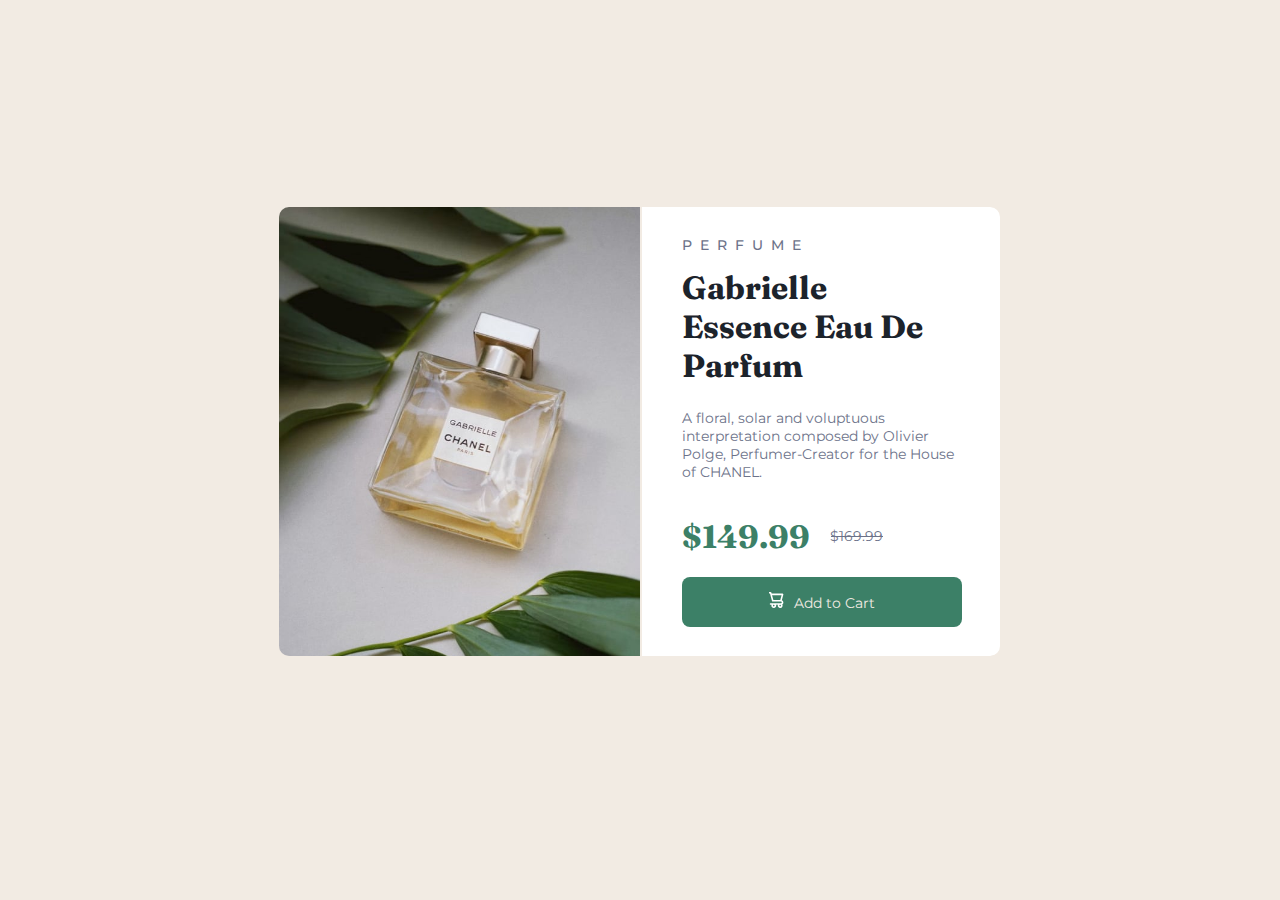
==== index.html @ 44c72ed9 "Add files via upload" ====
<!DOCTYPE html>
<html lang="en">
<head>
    <meta charset="UTF-8">
    <meta http-equiv="X-UA-Compatible" content="IE=edge">
    <meta name="viewport" content="width=device-width, initial-scale=1.0">
    <title>Document</title>
    <link rel='stylesheet' type="text/css" href="style.css">
</head>
<body>
    <div class="container">
        <div class="content">
            <div class="image">
                <!-- <img src="/green-product-preview-card-component-main/images/image-product-desktop.jpg" alt=""> -->
            </div>
            <div class="info-box">
                <p class="product-title">PERFUME</p>
                <H1 class="heading">Gabrielle Essence Eau De Parfum</H1>
                <p class="product-info">A floral, solar and voluptuous interpretation composed by Olivier Polge, 
                    Perfumer-Creator for the House of CHANEL.</p>
                <div class="pricing">
                    <h1 class="discounted-price">$149.99</h1>
                    <p class="original-price">$169.99<div class="price-cut"></div></p>
                </div>
                <button class="add-to-card"><img src="icon-cart.svg" alt="">Add to Cart</button>
            </div>
        </div>
    </div>
</body>
</html>
---- style.css ----
@import url('https://fonts.googleapis.com/css2?family=Fraunces:opsz,wght@9..144,700&family=Montserrat:wght@500;700&display=swap');
/* font-family{} 'Fraunces', serif; */
/* font-family: 'Montserrat', sans-serif; */
*{
    margin: none;
    border: none;
    padding: none;
    box-sizing: border-box;
}
body{
    margin: 0;
    background-color: hsl(30, 38%, 92%);
    align-items: center;
    /* margin-top: 200px; */
}
.container{
    display: flex;
    justify-content: center;
    background-color: hsl(30, 38%, 92%);
    position: absolute;
    /* justify-content: center; */
    top: 23%;
    bottom: 0;
    left: 0;
    right: 0;
    margin: auto;

}
.content{
    display: grid;
    grid-template-columns: repeat(2,1fr);
    max-width: 1000px;
    margin-bottom: auto;
    border: none;
    padding: 0;
    overflow: hidden;
    border-radius: 10px;
}
.info-box{
    margin: 0 auto;
    display:flex ;
    flex-direction: column;
    justify-content: center;
    text-align: left;
    background-color: hsl(0, 0%, 100%);
    padding: 0 40px;
    max-width: 358px;
    max-height: 450px;
    border-top-right-radius: 10px;
    border-bottom-right-radius: 10px;
}

.image{
    /* text-align: right; */
    margin-bottom: 0;
    background-image: url(../image-product-desktop.jpg);
    background-repeat: no-repeat;
    background-size: 100%;
    width: 361px;
    height: 449px;
}
    /* background-image: url(../green-product-preview-card-component-main/images/image-product-desktop.jpg); */
    /* height: 350px; */

p{
    font-family: 'Montserrat', sans-serif;
    color: hsl(228, 12%, 48%);
    font-size: 14px;
}
h1{
    font-family: 'Fraunces', serif;
    color: hsl(212, 21%, 14%);
}
.heading{
    padding-right: 29px;
    margin-top: 0;
    margin-bottom: 10px;
}
.product-title{
    letter-spacing: 8px;
    font-weight: 500;
    margin-top: 0;
}
.pricing{
    text-align: left;
    align-items: center;
    display: flex;
}

.discounted-price{
    color: hsl(158, 36%, 37%);
    margin-right: 20px;
}
button{
    color: hsl(30, 38%, 92%);
    background-color: hsl(158, 36%, 37%);
    width: 280px;
    height: 50px;
    border-radius: 8px;
    font-family: 'Montserrat', sans-serif;
    font-size: 14px;
    cursor: pointer;
}
button:hover{
    background-color: hsl(159, 35%, 19%);
    color: white;
}
button img{
    margin-right: 10px;
}
.price-cut{
    height: 1px;
    width: 52px;
    position: relative;
    right: 18.5%;
    background-color: hsl(228, 12%, 48%);
}

@media(max-width:700px){
    body{
        height: 100vh;
    }
    .container{
        top: 10%;
        position: relative;
        align-items: center;
    }
    .content{
        grid-template-columns: 1fr;
    }
    .image img{
        border-top-left-radius: 0px;
        border-bottom-left-radius: 0px;
    }
    .info-box{
        border-top-right-radius: 0px;
        border-bottom-right-radius: 0px;
        max-width: 300px;
    }
    .image{
        height: 232px;
        text-align: center;
        margin: auto;
        background-image: url(../image-product-mobile.jpg);
    }
    .info-box{
        max-width: 360px;
        padding: 20px 27px;
    }
    button{
        width: 308px;
    }
    .price-cut{
        right: 17%;
    }
}
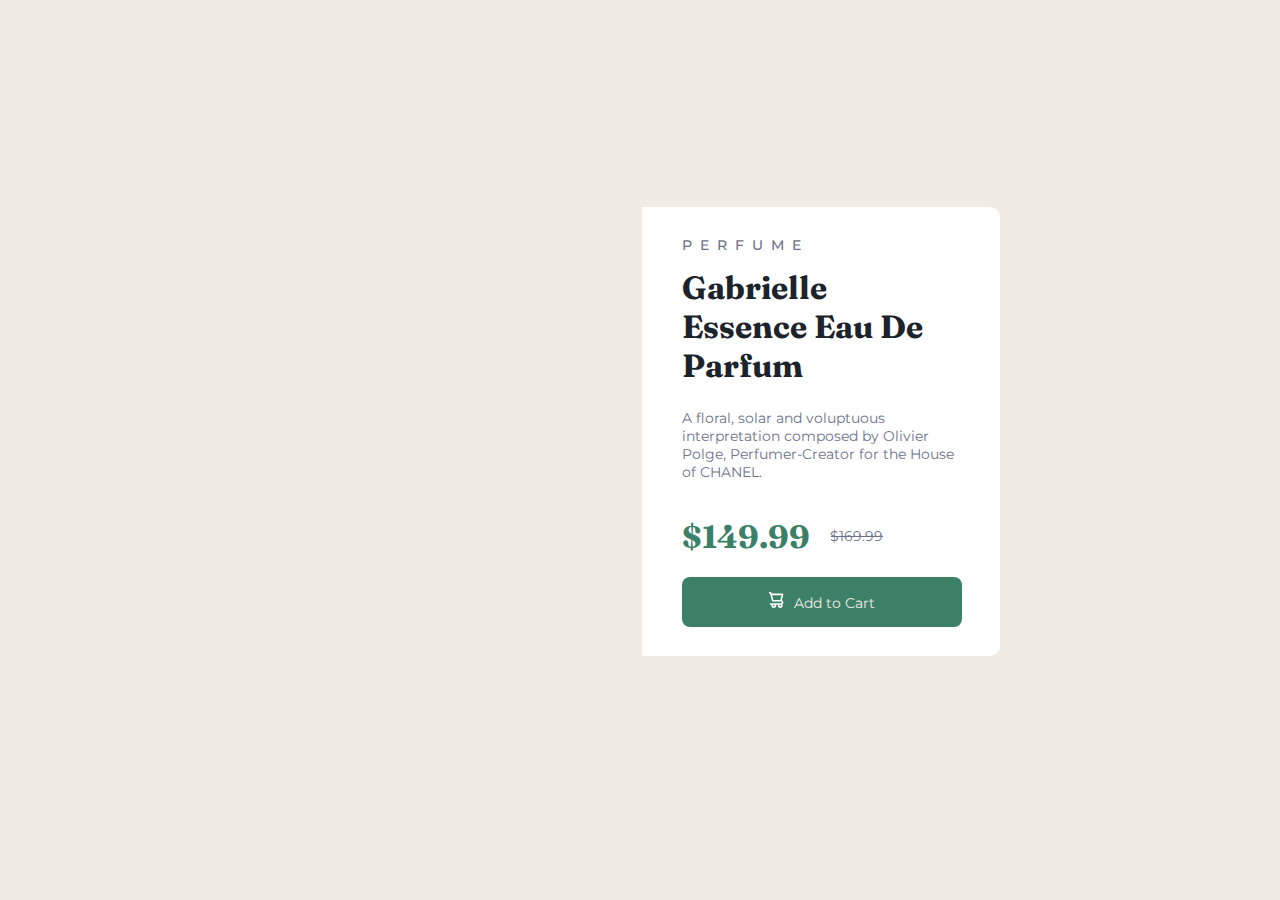
==== commit cea41612: "Update index.html" ====
--- a/index.html
+++ b/index.html
@@ -11,7 +11,6 @@
     <div class="container">
         <div class="content">
             <div class="image">
-                <!-- <img src="/green-product-preview-card-component-main/images/image-product-desktop.jpg" alt=""> -->
             </div>
             <div class="info-box">
                 <p class="product-title">PERFUME</p>
@@ -27,4 +26,4 @@
         </div>
     </div>
 </body>
-</html>+</html>
--- a/style.css
+++ b/style.css
@@ -53,7 +53,7 @@
 .image{
     /* text-align: right; */
     margin-bottom: 0;
-    background-image: url(../image-product-desktop.jpg);
+    background-image: url(https://raw.githubusercontent.com/Subhodeep014/green-card-preview-frontendMentor/main/image-product-desktop.jpg);
     background-repeat: no-repeat;
     background-size: 100%;
     width: 361px;
@@ -141,7 +141,7 @@
         height: 232px;
         text-align: center;
         margin: auto;
-        background-image: url(../image-product-mobile.jpg);
+        background-image: url(./images/image-product-mobile.jpg);
     }
     .info-box{
         max-width: 360px;
